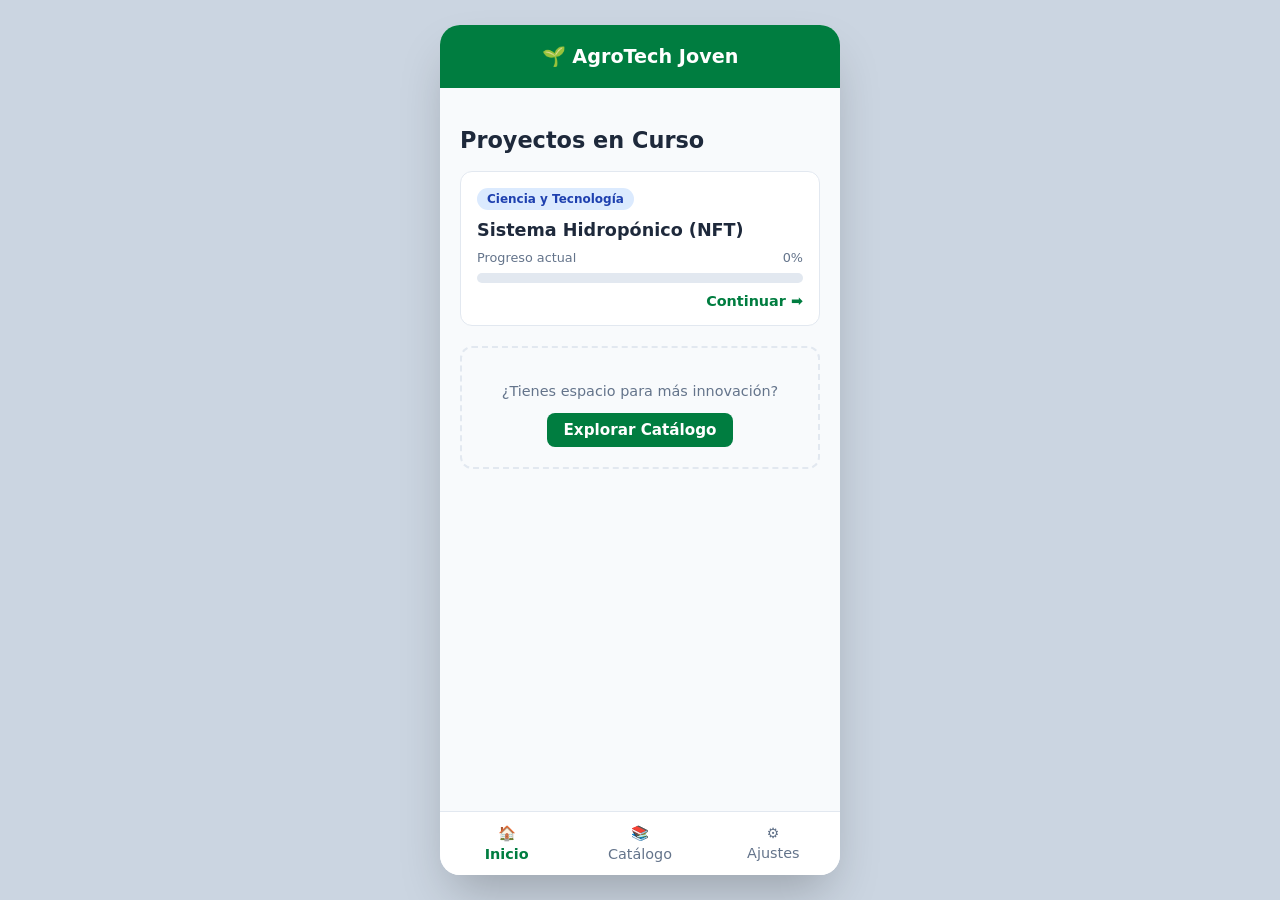
==== index.html @ 6475ed3c "Add files via upload" ====
<!DOCTYPE html>
<html lang="es">
<head>
    <meta charset="UTF-8">
    <meta name="viewport" content="width=device-width, initial-scale=1.0">
    <title>AgroTech Joven - E-Learning</title>
    <style>
        :root {
            --primary: #007D40;
            --bg-color: #f8fafc;
            --card-bg: #ffffff;
            --text-main: #1e293b;
            --text-muted: #64748b;
            --border: #e2e8f0;
            --success: #10b981;
            --danger: #ef4444;
        }

        body.dark-mode {
            --bg-color: #0f172a;
            --card-bg: #1e293b;
            --text-main: #f8fafc;
            --text-muted: #94a3b8;
            --border: #334155;
        }

        * { box-sizing: border-box; font-family: 'Segoe UI', system-ui, sans-serif; transition: background-color 0.3s, color 0.3s; }
        
        body { background-color: #cbd5e1; margin: 0; display: flex; justify-content: center; align-items: center; min-height: 100vh; }

        .app-container {
            width: 100%; max-width: 400px; height: 850px; max-height: 100vh;
            background-color: var(--bg-color); position: relative;
            box-shadow: 0 25px 50px -12px rgba(0,0,0,0.25); display: flex; flex-direction: column; overflow: hidden; border-radius: 20px;
        }

        .header { background-color: var(--primary); color: white; padding: 20px; text-align: center; font-size: 1.2rem; font-weight: bold; z-index: 10; }

        .view { flex: 1; overflow-y: auto; display: none; padding: 20px; padding-bottom: 80px; animation: fadeIn 0.3s ease; }
        .view.active { display: block; }

        @keyframes fadeIn { from { opacity: 0; transform: translateY(10px); } to { opacity: 1; transform: translateY(0); } }

        .card { background: var(--card-bg); border-radius: 12px; padding: 16px; margin-bottom: 16px; border: 1px solid var(--border); cursor: pointer; }
        .card:active { transform: scale(0.98); }
        .card-title { margin: 0 0 8px 0; color: var(--text-main); font-size: 1.1rem; }
        .card-subtitle { margin: 0; color: var(--text-muted); font-size: 0.9rem; }

        /* Categorías (Píldoras) */
        .category-pill { display: inline-block; padding: 4px 10px; border-radius: 20px; font-size: 0.75rem; font-weight: bold; margin-bottom: 10px; background: #e2e8f0; color: #475569; }
        .cat-ciencia { background: #dbeafe; color: #1e40af; }
        .cat-comercio { background: #fef08a; color: #854d0e; }

        .course-header { background: var(--card-bg); padding: 20px; border-bottom: 1px solid var(--border); margin: -20px -20px 20px -20px; }
        
        .btn { width: 100%; padding: 12px; border-radius: 8px; font-weight: bold; cursor: pointer; border: none; text-align: center; font-size: 0.95rem; text-decoration: none; display: flex; align-items: center; justify-content: center; gap: 8px; margin-top: 15px;}
        .btn-primary { background-color: var(--primary); color: white; }
        .btn-pdf { background-color: #fee2e2; color: #dc2626; border: 2px dashed #f87171; }
        .btn-danger { background-color: #fef2f2; color: var(--danger); border: 1px solid #fecaca; }

        .progress-container { margin-top: 20px; }
        .progress-bar { height: 10px; background: var(--border); border-radius: 5px; overflow: hidden; margin-top: 8px; }
        .progress-fill { height: 100%; background: var(--success); width: 0%; transition: width 0.4s ease; }

        .module-list { list-style: none; padding: 0; margin: 0; }
        .module-item { background: var(--card-bg); border: 1px solid var(--border); border-radius: 8px; padding: 15px; margin-bottom: 10px; display: flex; align-items: center; gap: 12px; }
        .module-checkbox { width: 24px; height: 24px; accent-color: var(--success); cursor: pointer; }
        .module-text { flex: 1; font-weight: 500; color: var(--text-main); }
        .module-status { font-size: 0.8rem; color: var(--text-muted); }

        .form-group { margin-bottom: 15px; }
        .form-group label { display: block; margin-bottom: 5px; color: var(--text-main); font-weight: 500; font-size: 0.9rem; }
        .form-group input, .form-group select { width: 100%; padding: 10px; border-radius: 8px; border: 1px solid var(--border); background: var(--bg-color); color: var(--text-main); }

        .bottom-nav { position: absolute; bottom: 0; width: 100%; background: var(--card-bg); border-top: 1px solid var(--border); display: flex; justify-content: space-around; padding: 12px 0; z-index: 10;}
        .nav-btn { background: none; border: none; color: var(--text-muted); font-size: 0.9rem; cursor: pointer; display: flex; flex-direction: column; align-items: center; gap: 4px; flex: 1; }
        .nav-btn.active { color: var(--primary); font-weight: bold; }
    </style>
</head>
<body>

<div class="app-container">
    <header class="header">🌱 AgroTech Joven</header>

    <div id="view-dashboard" class="view active">
        <h2 style="color: var(--text-main); font-size: 1.4rem;">Proyectos en Curso</h2>
        
        <div class="card" onclick="openCourse('hidroponia')">
            <span class="category-pill cat-ciencia">Ciencia y Tecnología</span>
            <h3 class="card-title">Sistema Hidropónico (NFT)</h3>
            <div class="progress-container" style="margin-top: 10px;">
                <div style="display: flex; justify-content: space-between; font-size: 0.8rem; color: var(--text-muted);">
                    <span>Progreso actual</span>
                    <span id="dash-progress-text">0%</span>
                </div>
                <div class="progress-bar"><div class="progress-fill" id="dash-progress-fill"></div></div>
            </div>
            <p style="text-align: right; color: var(--primary); font-size: 0.9rem; font-weight: bold; margin: 10px 0 0 0;">Continuar ➡️</p>
        </div>

        <div style="text-align: center; padding: 20px; margin-top: 20px; border: 2px dashed var(--border); border-radius: 12px;">
            <p style="color: var(--text-muted); font-size: 0.9rem;">¿Tienes espacio para más innovación?</p>
            <button class="btn btn-primary" onclick="switchNav('view-catalog', 1)" style="width: auto; padding: 8px 16px; margin: 0 auto;">Explorar Catálogo</button>
        </div>
    </div>

    <div id="view-catalog" class="view">
        <h2 style="color: var(--text-main); font-size: 1.4rem; margin-top: 0;">Catálogo de Soluciones</h2>
        <input type="text" placeholder="🔍 Buscar tecnología..." style="width: 100%; padding: 10px; border-radius: 8px; border: 1px solid var(--border); margin-bottom: 20px; background: var(--card-bg); color: var(--text-main);">

        <div class="card" onclick="openCourse('hidroponia')">
            <span class="category-pill cat-ciencia">Ciencia y Tecnología</span>
            <h3 class="card-title">Biodigestor tubular a pequeña escala</h3>
            <p class="card-subtitle">Producción acelerada en espacios reducidos.</p>
        </div>
        <div class="card" onclick="openCourse('secador')">
            <span class="category-pill cat-comercio">Comercio y Valor</span>
            <h3 class="card-title">Secador solar de túnel</h3>
            <p class="card-subtitle">Agregación de valor post-cosecha para granos.</p>
        </div>
        <div class="card" onclick="openCourse('biodigestor')">
            <span class="category-pill cat-ciencia">Recursos naturales</span>
            <h3 class="card-title">Captación y almacenamiento de agua de lluvia y de humedad</h3>
            <p class="card-subtitle">Técnicas para captar agua de lluvia.</p>
        </div>
    </div>

    <div id="view-settings" class="view">
        <h2 style="color: var(--text-main); font-size: 1.4rem; margin-top: 0;">Mi Perfil y Ajustes</h2>
        <div class="card">
            <h3 class="card-title" style="margin-bottom: 15px;">Preferencias de la App</h3>
            <div style="display: flex; justify-content: space-between; align-items: center; margin-bottom: 15px;">
                <span style="color: var(--text-main); font-weight: 500;">Modo Oscuro (Nocturno)</span>
                <input type="checkbox" style="width: 20px; height: 20px;" onchange="document.body.classList.toggle('dark-mode')">
            </div>
        </div>
    </div>

    <div id="view-course" class="view">
        <div class="course-header">
            <button onclick="switchNav('view-dashboard', 0)" style="background:none; border:none; color:var(--primary); font-weight:bold; margin-bottom:10px; cursor:pointer;">⬅ Volver al inicio</button>
            <br>
            <span id="course-category" class="category-pill">Categoría</span>
            <h2 id="course-title" style="margin:5px 0; color: var(--text-main);">Título</h2>
            
            <a href="#" download class="btn btn-pdf" id="btn-download">
                ⬇️ Descargar Manual Completo
            </a>

            <div class="progress-container">
                <div style="display: flex; justify-content: space-between; font-size: 0.9rem; font-weight:bold; color: var(--primary);">
                    <span>Tu avance en la guía:</span>
                    <span id="course-progress-text">0%</span>
                </div>
                <div class="progress-bar"><div class="progress-fill" id="course-progress-fill"></div></div>
            </div>
        </div>

        <h3 style="color: var(--text-main); font-size: 1.1rem; margin-bottom: 15px;">Ruta de Implementación</h3>
        <ul class="module-list" id="dynamic-module-list"></ul>
    </div>

    <nav class="bottom-nav">
        <button class="nav-btn active" onclick="switchNav('view-dashboard', 0)"><span>🏠</span> Inicio</button>
        <button class="nav-btn" onclick="switchNav('view-catalog', 1)"><span>📚</span> Catálogo</button>
        <button class="nav-btn" onclick="switchNav('view-settings', 2)"><span>⚙️</span> Ajustes</button>
    </nav>
</div>

<script>
    // === BASE DE DATOS LOCAL ===
    // Asegúrate de cambiar 'mi_manual.pdf' por el nombre real de tu archivo de prueba
    const portfolioData = {
        'hidroponia': {
            title: 'Sistema Hidropónico (NFT)',
            categoryClass: 'cat-ciencia', categoryText: 'Ciencia y Tecnología',
            pdfFile: 'mi_manual.pdf', // <- Nombre del archivo en tu carpeta
            modules: [
                { title: '1. Teoría y Principios Básicos', status: 'Lectura en app' },
                { title: '2. Sondeo de Mercado Local', status: 'Plantilla de encuesta' },
                { title: '3. Presupuesto (CAPEX y OPEX)', status: 'Calculadora financiera' },
                { title: '4. Ensamble de tuberías', status: 'Ver diagrama' },
                { title: '5. Primer ciclo de cultivo', status: 'Registro en bitácora' }
            ]
        },
        'secador': {
            title: 'Secador solar de túnel para granos',
            categoryClass: 'cat-comercio', categoryText: 'Comercio y Valor',
            pdfFile: 'manual_secador.pdf',
            modules: [
                { title: '1. Termodinámica básica', status: 'Principios de convección' },
                { title: '2. Sondeo de Mercado Local', status: 'Identificar compradores' }
            ]
        },
        'biodigestor': {
            title: 'Biodigestor tubular',
            categoryClass: 'cat-ciencia', categoryText: 'Ciencia y Tecnología',
            pdfFile: 'manual_biodigestor.pdf',
            modules: [
                { title: '1. Biotecnología anaeróbica', status: 'Manejo seguro de gases' },
                { title: '2. Planificación y Presupuesto', status: 'Cálculo de materiales' }
            ]
        }
    };

    let activeCourseId = 'hidroponia';

    function switchNav(viewId, btnIndex) {
        document.querySelectorAll('.view').forEach(v => v.classList.remove('active'));
        document.getElementById(viewId).classList.add('active');
        const btns = document.querySelectorAll('.nav-btn');
        btns.forEach(btn => btn.classList.remove('active'));
        if(btns[btnIndex]) btns[btnIndex].classList.add('active');
    }

    function openCourse(courseId) {
        activeCourseId = courseId;
        const data = portfolioData[courseId];

        document.getElementById('course-title').innerText = data.title;
        const catBadge = document.getElementById('course-category');
        catBadge.className = 'category-pill ' + data.categoryClass;
        catBadge.innerText = data.categoryText;
        
        // ACTUALIZAR ENLACE DEL PDF
        document.getElementById('btn-download').href = data.pdfFile;

        const listContainer = document.getElementById('dynamic-module-list');
        listContainer.innerHTML = '';
        data.modules.forEach(mod => {
            const li = document.createElement('li');
            li.className = 'module-item';
            li.innerHTML = `
                <input type="checkbox" class="module-checkbox" onchange="updateProgress()">
                <div class="module-text">${mod.title}<div class="module-status">${mod.status}</div></div>
            `;
            listContainer.appendChild(li);
        });

        document.getElementById('course-progress-fill').style.width = '0%';
        document.getElementById('course-progress-text').innerText = '0%';

        document.querySelectorAll('.view').forEach(v => v.classList.remove('active'));
        document.getElementById('view-course').classList.add('active');
    }

    function updateProgress() {
        const checkboxes = document.querySelectorAll('.module-checkbox');
        const percentage = Math.round((document.querySelectorAll('.module-checkbox:checked').length / checkboxes.length) * 100);
        
        document.getElementById('course-progress-fill').style.width = percentage + '%';
        document.getElementById('course-progress-text').innerText = percentage + '%';
        
        if (activeCourseId === 'hidroponia') {
            document.getElementById('dash-progress-fill').style.width = percentage + '%';
            document.getElementById('dash-progress-text').innerText = percentage + '%';
        }

        if (percentage === 100) setTimeout(() => alert('¡Felicidades! Has completado la ruta.\n\n¿Compartir con la DCT del IICA?'), 500);
    }
</script>

</body>
</html>
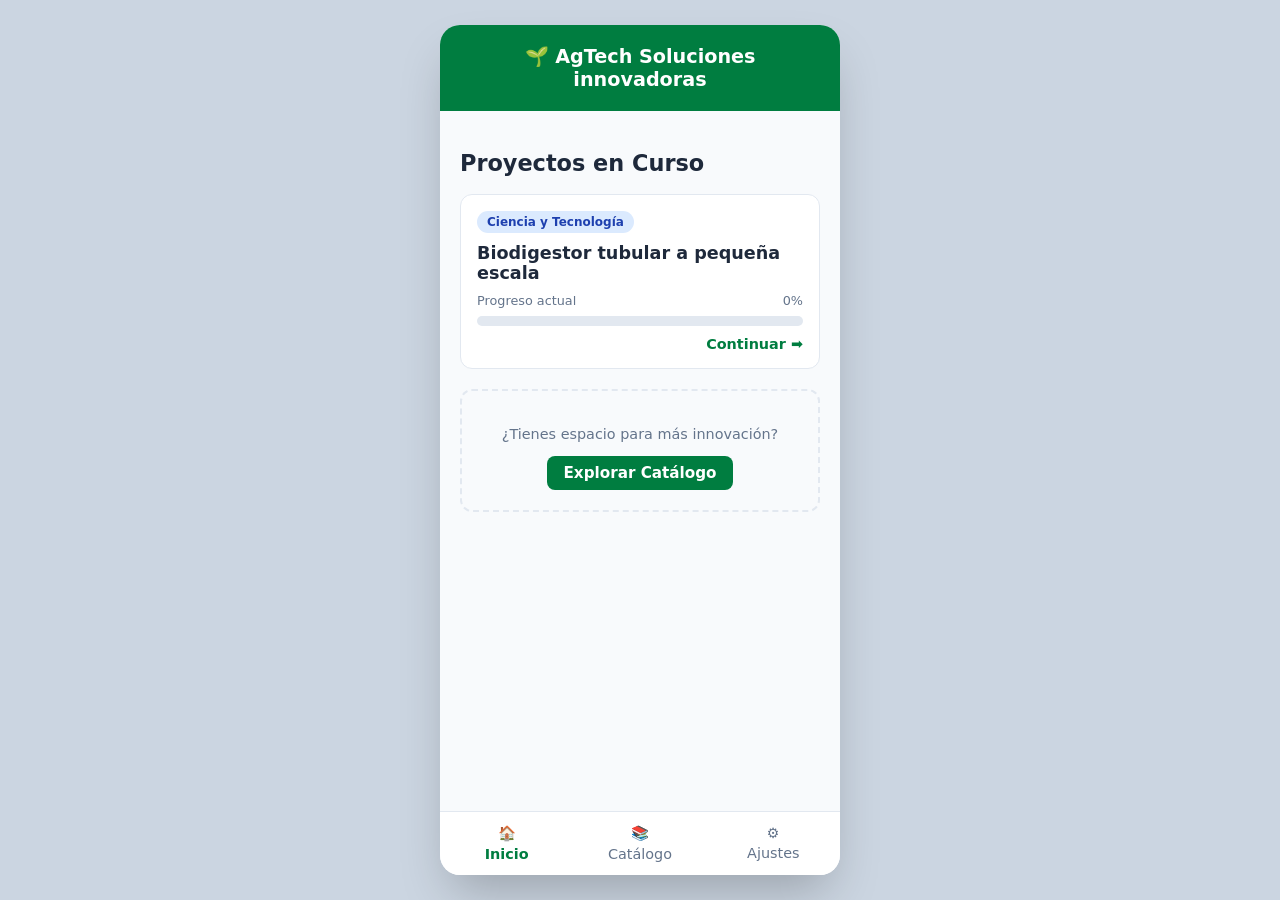
==== commit 367e7644: "Update index.html" ====
--- a/index.html
+++ b/index.html
@@ -80,14 +80,14 @@
 <body>
 
 <div class="app-container">
-    <header class="header">🌱 AgroTech Joven</header>
+    <header class="header">🌱 AgTech Soluciones innovadoras</header>
 
     <div id="view-dashboard" class="view active">
         <h2 style="color: var(--text-main); font-size: 1.4rem;">Proyectos en Curso</h2>
         
         <div class="card" onclick="openCourse('hidroponia')">
             <span class="category-pill cat-ciencia">Ciencia y Tecnología</span>
-            <h3 class="card-title">Sistema Hidropónico (NFT)</h3>
+            <h3 class="card-title">Biodigestor tubular a pequeña escala</h3>
             <div class="progress-container" style="margin-top: 10px;">
                 <div style="display: flex; justify-content: space-between; font-size: 0.8rem; color: var(--text-muted);">
                     <span>Progreso actual</span>
@@ -195,7 +195,7 @@
         'biodigestor': {
             title: 'Biodigestor tubular',
             categoryClass: 'cat-ciencia', categoryText: 'Ciencia y Tecnología',
-            pdfFile: 'manual_biodigestor.pdf',
+            pdfFile: 'manual-practico-biodigestor.pdf',
             modules: [
                 { title: '1. Biotecnología anaeróbica', status: 'Manejo seguro de gases' },
                 { title: '2. Planificación y Presupuesto', status: 'Cálculo de materiales' }
@@ -261,4 +261,5 @@
 </script>
 
 </body>
-</html>+
+</html>
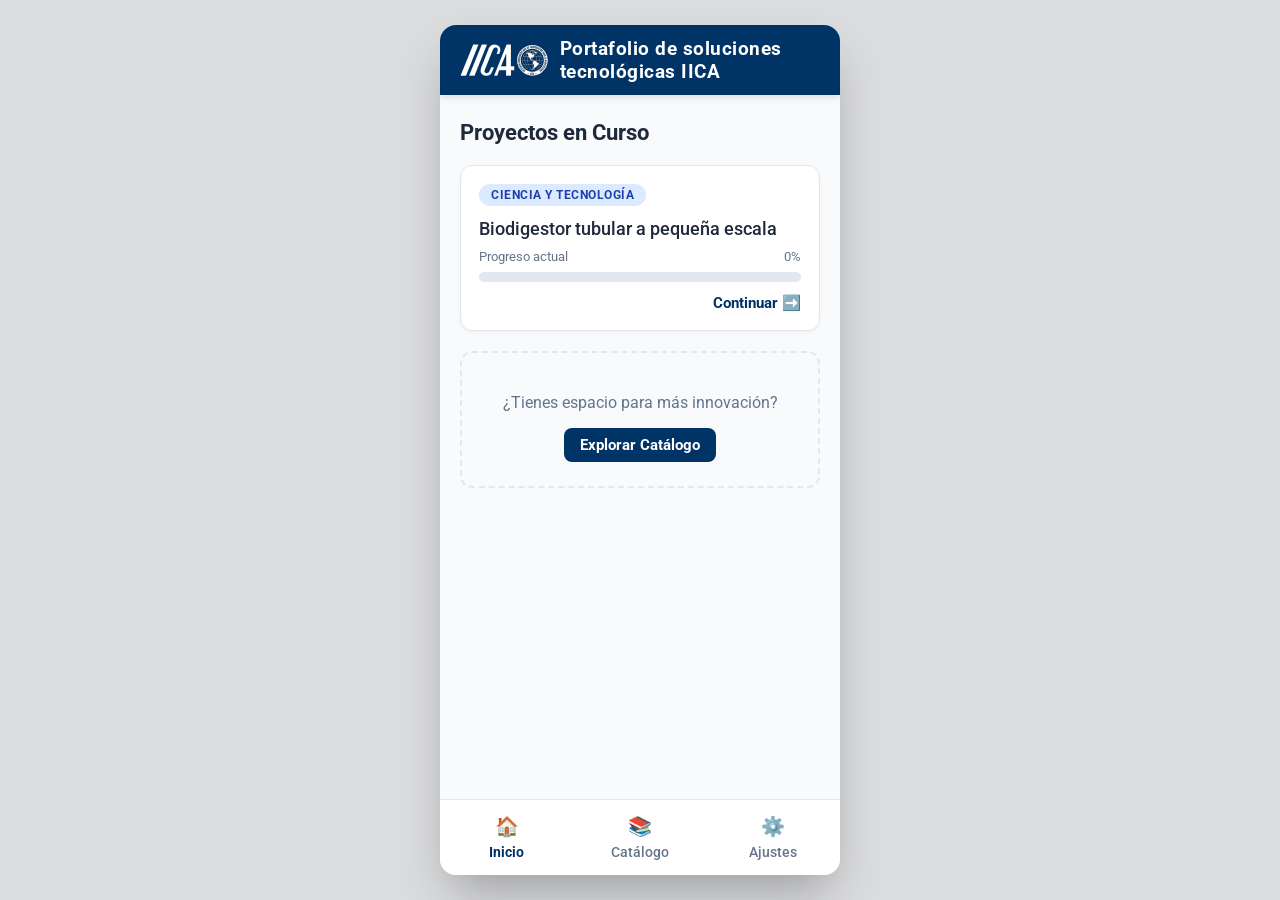
==== commit bcfeacc5: "Estrcuturación de archivos" ====
--- a/index.html
+++ b/index.html
@@ -1,265 +1,125 @@
 <!DOCTYPE html>
-<html lang="es">
+<html lang="es" id="html-tag">
+
 <head>
     <meta charset="UTF-8">
     <meta name="viewport" content="width=device-width, initial-scale=1.0">
-    <title>AgroTech Joven - E-Learning</title>
-    <style>
-        :root {
-            --primary: #007D40;
-            --bg-color: #f8fafc;
-            --card-bg: #ffffff;
-            --text-main: #1e293b;
-            --text-muted: #64748b;
-            --border: #e2e8f0;
-            --success: #10b981;
-            --danger: #ef4444;
-        }
+    <title>Portafolio de soluciones tecnológicas IICA</title>
 
-        body.dark-mode {
-            --bg-color: #0f172a;
-            --card-bg: #1e293b;
-            --text-main: #f8fafc;
-            --text-muted: #94a3b8;
-            --border: #334155;
-        }
+    <link rel="preconnect" href="https://fonts.googleapis.com">
+    <link rel="preconnect" href="https://fonts.gstatic.com" crossorigin>
+    <link href="https://fonts.googleapis.com/css2?family=Roboto:ital,wght@0,300;0,400;0,500;0,700;1,400&display=swap" rel="stylesheet">
+    <link rel="stylesheet" href="styles.css">
+</head>
 
-        * { box-sizing: border-box; font-family: 'Segoe UI', system-ui, sans-serif; transition: background-color 0.3s, color 0.3s; }
-        
-        body { background-color: #cbd5e1; margin: 0; display: flex; justify-content: center; align-items: center; min-height: 100vh; }
-
-        .app-container {
-            width: 100%; max-width: 400px; height: 850px; max-height: 100vh;
-            background-color: var(--bg-color); position: relative;
-            box-shadow: 0 25px 50px -12px rgba(0,0,0,0.25); display: flex; flex-direction: column; overflow: hidden; border-radius: 20px;
-        }
-
-        .header { background-color: var(--primary); color: white; padding: 20px; text-align: center; font-size: 1.2rem; font-weight: bold; z-index: 10; }
-
-        .view { flex: 1; overflow-y: auto; display: none; padding: 20px; padding-bottom: 80px; animation: fadeIn 0.3s ease; }
-        .view.active { display: block; }
-
-        @keyframes fadeIn { from { opacity: 0; transform: translateY(10px); } to { opacity: 1; transform: translateY(0); } }
-
-        .card { background: var(--card-bg); border-radius: 12px; padding: 16px; margin-bottom: 16px; border: 1px solid var(--border); cursor: pointer; }
-        .card:active { transform: scale(0.98); }
-        .card-title { margin: 0 0 8px 0; color: var(--text-main); font-size: 1.1rem; }
-        .card-subtitle { margin: 0; color: var(--text-muted); font-size: 0.9rem; }
-
-        /* Categorías (Píldoras) */
-        .category-pill { display: inline-block; padding: 4px 10px; border-radius: 20px; font-size: 0.75rem; font-weight: bold; margin-bottom: 10px; background: #e2e8f0; color: #475569; }
-        .cat-ciencia { background: #dbeafe; color: #1e40af; }
-        .cat-comercio { background: #fef08a; color: #854d0e; }
-
-        .course-header { background: var(--card-bg); padding: 20px; border-bottom: 1px solid var(--border); margin: -20px -20px 20px -20px; }
-        
-        .btn { width: 100%; padding: 12px; border-radius: 8px; font-weight: bold; cursor: pointer; border: none; text-align: center; font-size: 0.95rem; text-decoration: none; display: flex; align-items: center; justify-content: center; gap: 8px; margin-top: 15px;}
-        .btn-primary { background-color: var(--primary); color: white; }
-        .btn-pdf { background-color: #fee2e2; color: #dc2626; border: 2px dashed #f87171; }
-        .btn-danger { background-color: #fef2f2; color: var(--danger); border: 1px solid #fecaca; }
-
-        .progress-container { margin-top: 20px; }
-        .progress-bar { height: 10px; background: var(--border); border-radius: 5px; overflow: hidden; margin-top: 8px; }
-        .progress-fill { height: 100%; background: var(--success); width: 0%; transition: width 0.4s ease; }
-
-        .module-list { list-style: none; padding: 0; margin: 0; }
-        .module-item { background: var(--card-bg); border: 1px solid var(--border); border-radius: 8px; padding: 15px; margin-bottom: 10px; display: flex; align-items: center; gap: 12px; }
-        .module-checkbox { width: 24px; height: 24px; accent-color: var(--success); cursor: pointer; }
-        .module-text { flex: 1; font-weight: 500; color: var(--text-main); }
-        .module-status { font-size: 0.8rem; color: var(--text-muted); }
-
-        .form-group { margin-bottom: 15px; }
-        .form-group label { display: block; margin-bottom: 5px; color: var(--text-main); font-weight: 500; font-size: 0.9rem; }
-        .form-group input, .form-group select { width: 100%; padding: 10px; border-radius: 8px; border: 1px solid var(--border); background: var(--bg-color); color: var(--text-main); }
-
-        .bottom-nav { position: absolute; bottom: 0; width: 100%; background: var(--card-bg); border-top: 1px solid var(--border); display: flex; justify-content: space-around; padding: 12px 0; z-index: 10;}
-        .nav-btn { background: none; border: none; color: var(--text-muted); font-size: 0.9rem; cursor: pointer; display: flex; flex-direction: column; align-items: center; gap: 4px; flex: 1; }
-        .nav-btn.active { color: var(--primary); font-weight: bold; }
-    </style>
-</head>
 <body>
 
 <div class="app-container">
-    <header class="header">🌱 AgTech Soluciones innovadoras</header>
+    <header class="header">
+        <div class="header-content">
+            <img src="logo-iica.svg" alt="IICA" class="header-logo">
+            <span class="header-title" data-i18n="app_title">Portafolio de soluciones tecnológicas IICA</span>
+        </div>
+    </header>
 
     <div id="view-dashboard" class="view active">
-        <h2 style="color: var(--text-main); font-size: 1.4rem;">Proyectos en Curso</h2>
+        <h2 class="view-title" data-i18n="dash_title">Proyectos en Curso</h2>
         
-        <div class="card" onclick="openCourse('hidroponia')">
-            <span class="category-pill cat-ciencia">Ciencia y Tecnología</span>
-            <h3 class="card-title">Biodigestor tubular a pequeña escala</h3>
+        <div class="card" onclick="openCourse('biodigestor')">
+            <span class="category-pill cat-ciencia" data-i18n="cat_science">Ciencia y Tecnología</span>
+            <h3 class="card-title" data-i18n="bio_title">Biodigestor tubular a pequeña escala</h3>
             <div class="progress-container" style="margin-top: 10px;">
                 <div style="display: flex; justify-content: space-between; font-size: 0.8rem; color: var(--text-muted);">
-                    <span>Progreso actual</span>
+                    <span data-i18n="progress_label">Progreso actual</span>
                     <span id="dash-progress-text">0%</span>
                 </div>
-                <div class="progress-bar"><div class="progress-fill" id="dash-progress-fill"></div></div>
+                <div class="progress-bar">
+                    <div class="progress-fill" id="dash-progress-fill"></div>
+                </div>
             </div>
-            <p style="text-align: right; color: var(--primary); font-size: 0.9rem; font-weight: bold; margin: 10px 0 0 0;">Continuar ➡️</p>
+            <p class="card-action" data-i18n="btn_continue">Continuar ➡️</p>
         </div>
 
-        <div style="text-align: center; padding: 20px; margin-top: 20px; border: 2px dashed var(--border); border-radius: 12px;">
-            <p style="color: var(--text-muted); font-size: 0.9rem;">¿Tienes espacio para más innovación?</p>
-            <button class="btn btn-primary" onclick="switchNav('view-catalog', 1)" style="width: auto; padding: 8px 16px; margin: 0 auto;">Explorar Catálogo</button>
+        <div class="empty-state">
+            <p data-i18n="dash_empty">¿Tienes espacio para más innovación?</p>
+            <button class="btn btn-primary" onclick="switchNav('view-catalog', 1)" style="width: auto; padding: 8px 16px; margin: 0 auto;" data-i18n="btn_explore">Explorar Catálogo</button>
         </div>
     </div>
 
     <div id="view-catalog" class="view">
-        <h2 style="color: var(--text-main); font-size: 1.4rem; margin-top: 0;">Catálogo de Soluciones</h2>
-        <input type="text" placeholder="🔍 Buscar tecnología..." style="width: 100%; padding: 10px; border-radius: 8px; border: 1px solid var(--border); margin-bottom: 20px; background: var(--card-bg); color: var(--text-main);">
+        <h2 class="view-title" data-i18n="catalog_title">Catálogo de Soluciones</h2>
+        <input type="text" class="search-input" id="search-input" data-i18n-placeholder="search_placeholder" placeholder="🔍 Buscar tecnología...">
 
+        <div class="card" onclick="openCourse('biodigestor')">
+            <span class="category-pill cat-ciencia" data-i18n="cat_science">Ciencia y Tecnología</span>
+            <h3 class="card-title" data-i18n="bio_title">Biodigestor tubular a pequeña escala</h3>
+            <p class="card-subtitle" data-i18n="bio_desc">Producción de biogás y biofertilizante.</p>
+        </div>
         <div class="card" onclick="openCourse('hidroponia')">
-            <span class="category-pill cat-ciencia">Ciencia y Tecnología</span>
-            <h3 class="card-title">Biodigestor tubular a pequeña escala</h3>
-            <p class="card-subtitle">Producción acelerada en espacios reducidos.</p>
+            <span class="category-pill cat-ciencia" data-i18n="cat_science">Ciencia y Tecnología</span>
+            <h3 class="card-title" data-i18n="hidro_title">Sistema Hidropónico (NFT)</h3>
+            <p class="card-subtitle" data-i18n="hidro_desc">Producción acelerada en espacios reducidos.</p>
         </div>
         <div class="card" onclick="openCourse('secador')">
-            <span class="category-pill cat-comercio">Comercio y Valor</span>
-            <h3 class="card-title">Secador solar de túnel</h3>
-            <p class="card-subtitle">Agregación de valor post-cosecha para granos.</p>
-        </div>
-        <div class="card" onclick="openCourse('biodigestor')">
-            <span class="category-pill cat-ciencia">Recursos naturales</span>
-            <h3 class="card-title">Captación y almacenamiento de agua de lluvia y de humedad</h3>
-            <p class="card-subtitle">Técnicas para captar agua de lluvia.</p>
+            <span class="category-pill cat-comercio" data-i18n="cat_commerce">Comercio y Valor</span>
+            <h3 class="card-title" data-i18n="secador_title">Secador solar de túnel</h3>
+            <p class="card-subtitle" data-i18n="secador_desc">Agregación de valor post-cosecha para granos.</p>
         </div>
     </div>
 
     <div id="view-settings" class="view">
-        <h2 style="color: var(--text-main); font-size: 1.4rem; margin-top: 0;">Mi Perfil y Ajustes</h2>
+        <h2 class="view-title" data-i18n="settings_title">Mi Perfil y Ajustes</h2>
+        
         <div class="card">
-            <h3 class="card-title" style="margin-bottom: 15px;">Preferencias de la App</h3>
-            <div style="display: flex; justify-content: space-between; align-items: center; margin-bottom: 15px;">
-                <span style="color: var(--text-main); font-weight: 500;">Modo Oscuro (Nocturno)</span>
-                <input type="checkbox" style="width: 20px; height: 20px;" onchange="document.body.classList.toggle('dark-mode')">
+            <h3 class="card-title" style="margin-bottom: 15px;" data-i18n="settings_prefs">Preferencias de la App</h3>
+            <div style="display: flex; justify-content: space-between; align-items: center; margin-bottom: 20px;">
+                <span style="color: var(--text-main); font-weight: 500;" data-i18n="settings_lang">Idioma / Language</span>
+                <select id="langSelect" onchange="changeLanguage(this.value)" class="lang-select">
+                    <option value="es">Español</option>
+                    <option value="en">English</option>
+                    <option value="pt">Português</option>
+                </select>
+            </div>
+            <div style="display: flex; justify-content: space-between; align-items: center;">
+                <span style="color: var(--text-main); font-weight: 500;" data-i18n="settings_dark">Modo Oscuro (Nocturno)</span>
+                <input type="checkbox" style="width: 20px; height: 20px;" id="darkModeToggle">
             </div>
         </div>
     </div>
 
     <div id="view-course" class="view">
         <div class="course-header">
-            <button onclick="switchNav('view-dashboard', 0)" style="background:none; border:none; color:var(--primary); font-weight:bold; margin-bottom:10px; cursor:pointer;">⬅ Volver al inicio</button>
+            <button onclick="switchNav('view-dashboard', 0)" class="btn-back" data-i18n="course_back">⬅ Volver al inicio</button>
             <br>
             <span id="course-category" class="category-pill">Categoría</span>
-            <h2 id="course-title" style="margin:5px 0; color: var(--text-main);">Título</h2>
+            <h2 id="course-title" style="margin:8px 0 5px 0; color: var(--text-main); font-weight: 700;">Título</h2>
             
-            <a href="#" download class="btn btn-pdf" id="btn-download">
+            <a href="#" download class="btn btn-pdf" id="btn-download" data-i18n="course_download">
                 ⬇️ Descargar Manual Completo
             </a>
 
             <div class="progress-container">
                 <div style="display: flex; justify-content: space-between; font-size: 0.9rem; font-weight:bold; color: var(--primary);">
-                    <span>Tu avance en la guía:</span>
+                    <span data-i18n="course_progress">Tu avance en la guía:</span>
                     <span id="course-progress-text">0%</span>
                 </div>
                 <div class="progress-bar"><div class="progress-fill" id="course-progress-fill"></div></div>
             </div>
         </div>
 
-        <h3 style="color: var(--text-main); font-size: 1.1rem; margin-bottom: 15px;">Ruta de Implementación</h3>
+        <h3 style="color: var(--text-main); font-size: 1.1rem; margin-bottom: 15px; font-weight: 500;" data-i18n="course_route">Ruta de Implementación</h3>
         <ul class="module-list" id="dynamic-module-list"></ul>
     </div>
 
     <nav class="bottom-nav">
-        <button class="nav-btn active" onclick="switchNav('view-dashboard', 0)"><span>🏠</span> Inicio</button>
-        <button class="nav-btn" onclick="switchNav('view-catalog', 1)"><span>📚</span> Catálogo</button>
-        <button class="nav-btn" onclick="switchNav('view-settings', 2)"><span>⚙️</span> Ajustes</button>
+        <button class="nav-btn active" onclick="switchNav('view-dashboard', 0)"><span style="font-size: 1.2rem;">🏠</span> <span data-i18n="nav_home">Inicio</span></button>
+        <button class="nav-btn" onclick="switchNav('view-catalog', 1)"><span style="font-size: 1.2rem;">📚</span> <span data-i18n="nav_catalog">Catálogo</span></button>
+        <button class="nav-btn" onclick="switchNav('view-settings', 2)"><span style="font-size: 1.2rem;">⚙️</span> <span data-i18n="nav_settings">Ajustes</span></button>
     </nav>
 </div>
 
-<script>
-    // === BASE DE DATOS LOCAL ===
-    // Asegúrate de cambiar 'mi_manual.pdf' por el nombre real de tu archivo de prueba
-    const portfolioData = {
-        'hidroponia': {
-            title: 'Sistema Hidropónico (NFT)',
-            categoryClass: 'cat-ciencia', categoryText: 'Ciencia y Tecnología',
-            pdfFile: 'mi_manual.pdf', // <- Nombre del archivo en tu carpeta
-            modules: [
-                { title: '1. Teoría y Principios Básicos', status: 'Lectura en app' },
-                { title: '2. Sondeo de Mercado Local', status: 'Plantilla de encuesta' },
-                { title: '3. Presupuesto (CAPEX y OPEX)', status: 'Calculadora financiera' },
-                { title: '4. Ensamble de tuberías', status: 'Ver diagrama' },
-                { title: '5. Primer ciclo de cultivo', status: 'Registro en bitácora' }
-            ]
-        },
-        'secador': {
-            title: 'Secador solar de túnel para granos',
-            categoryClass: 'cat-comercio', categoryText: 'Comercio y Valor',
-            pdfFile: 'manual_secador.pdf',
-            modules: [
-                { title: '1. Termodinámica básica', status: 'Principios de convección' },
-                { title: '2. Sondeo de Mercado Local', status: 'Identificar compradores' }
-            ]
-        },
-        'biodigestor': {
-            title: 'Biodigestor tubular',
-            categoryClass: 'cat-ciencia', categoryText: 'Ciencia y Tecnología',
-            pdfFile: 'manual-practico-biodigestor.pdf',
-            modules: [
-                { title: '1. Biotecnología anaeróbica', status: 'Manejo seguro de gases' },
-                { title: '2. Planificación y Presupuesto', status: 'Cálculo de materiales' }
-            ]
-        }
-    };
-
-    let activeCourseId = 'hidroponia';
-
-    function switchNav(viewId, btnIndex) {
-        document.querySelectorAll('.view').forEach(v => v.classList.remove('active'));
-        document.getElementById(viewId).classList.add('active');
-        const btns = document.querySelectorAll('.nav-btn');
-        btns.forEach(btn => btn.classList.remove('active'));
-        if(btns[btnIndex]) btns[btnIndex].classList.add('active');
-    }
-
-    function openCourse(courseId) {
-        activeCourseId = courseId;
-        const data = portfolioData[courseId];
-
-        document.getElementById('course-title').innerText = data.title;
-        const catBadge = document.getElementById('course-category');
-        catBadge.className = 'category-pill ' + data.categoryClass;
-        catBadge.innerText = data.categoryText;
-        
-        // ACTUALIZAR ENLACE DEL PDF
-        document.getElementById('btn-download').href = data.pdfFile;
-
-        const listContainer = document.getElementById('dynamic-module-list');
-        listContainer.innerHTML = '';
-        data.modules.forEach(mod => {
-            const li = document.createElement('li');
-            li.className = 'module-item';
-            li.innerHTML = `
-                <input type="checkbox" class="module-checkbox" onchange="updateProgress()">
-                <div class="module-text">${mod.title}<div class="module-status">${mod.status}</div></div>
-            `;
-            listContainer.appendChild(li);
-        });
-
-        document.getElementById('course-progress-fill').style.width = '0%';
-        document.getElementById('course-progress-text').innerText = '0%';
-
-        document.querySelectorAll('.view').forEach(v => v.classList.remove('active'));
-        document.getElementById('view-course').classList.add('active');
-    }
-
-    function updateProgress() {
-        const checkboxes = document.querySelectorAll('.module-checkbox');
-        const percentage = Math.round((document.querySelectorAll('.module-checkbox:checked').length / checkboxes.length) * 100);
-        
-        document.getElementById('course-progress-fill').style.width = percentage + '%';
-        document.getElementById('course-progress-text').innerText = percentage + '%';
-        
-        if (activeCourseId === 'hidroponia') {
-            document.getElementById('dash-progress-fill').style.width = percentage + '%';
-            document.getElementById('dash-progress-text').innerText = percentage + '%';
-        }
-
-        if (percentage === 100) setTimeout(() => alert('¡Felicidades! Has completado la ruta.\n\n¿Compartir con la DCT del IICA?'), 500);
-    }
-</script>
+<script src="translations.js"></script>
+<script src="app.js"></script>
 
 </body>
-
-</html>
+</html>
--- a/styles.css
+++ b/styles.css
@@ -0,0 +1,313 @@
+:root {
+    /* Paleta oficial IICA para web */
+    --primary: #003366; /* Azul IICA */
+    --success: #669933; /* Verde IICA Web */
+    --danger: #CC0033; /* Rojo IICA Web */
+
+    /* Fondos y superficies */
+    --app-bg: #DBDCDE; /* Pantone 428 (Gris claro institucional) */
+    --view-bg: #F8FAFC; 
+    --card-bg: #FFFFFF;
+
+    /* Textos y bordes */
+    --text-main: #1E293B;
+    --text-muted: #64748B;
+    --border: #E2E8F0;
+}
+
+body.dark-mode {
+    /* Modo oscuro elegante entintado con azul */
+    --primary: #003366; 
+    --app-bg: #020617;
+    --view-bg: #0F172A;
+    --card-bg: #1E293B;
+    --text-main: #FFFFFF; 
+    --text-muted: #CBD5E1;
+    --border: #334155;
+    --success: #669933;
+    --accent-ui: #3B82F6;
+}
+
+/* MEJORA ESPECÍFICA: El enlace de "Continuar" en la tarjeta */
+body.dark-mode .card-action {
+    color: var(--accent-ui) !important;
+    font-weight: 700;
+}
+
+/* Asegurar que el título de la vista sea blanco puro */
+body.dark-mode .view-title {
+    color: var(--text-main);
+}
+
+/* Mejora para los checkboxes en modo oscuro */
+body.dark-mode .module-item {
+    border-color: #475569;
+}
+body.dark-mode .module-status {
+    color: #94A3B8;
+}
+
+/* Mejora adicional para el header en modo oscuro */
+body.dark-mode .header {
+    border-bottom: 1px solid var(--border);
+    box-shadow: 0 4px 12px rgba(0, 0, 0, 0.5);
+}
+
+/* Mejora para los botones en modo oscuro para que no se pierdan */
+body.dark-mode .btn-primary {
+    background-color: var(--accent-ui);
+    color: #FFFFFF;
+}
+body.dark-mode .nav-btn.active {
+    color: var(--accent-ui);
+    font-weight: 700;
+}
+
+body.dark-mode .card-action, 
+body.dark-mode .nav-btn.active {
+    text-shadow: 0 0 8px rgba(59, 130, 246, 0.3);
+}
+
+* { 
+    box-sizing: border-box; 
+    font-family: 'Roboto', sans-serif; 
+    transition: background-color 0.3s, color 0.3s, border-color 0.3s; 
+}
+
+body { 
+    background-color: var(--app-bg); 
+    margin: 0; 
+    display: flex; 
+    justify-content: center; 
+    align-items: center; 
+    min-height: 100vh; 
+}
+
+.app-container {
+    width: 100%; 
+    max-width: 400px; 
+    height: 850px; 
+    max-height: 100vh;
+    background-color: var(--view-bg); 
+    position: relative;
+    box-shadow: 0 25px 50px -12px rgba(0,0,0,0.3); 
+    display: flex; 
+    flex-direction: column; 
+    overflow: hidden; 
+    border-radius: 16px;
+}
+
+.header { 
+    background-color: var(--primary); 
+    color: white; 
+    padding: 12px 20px; /* Ajustado para dar espacio al logo */
+    z-index: 10; 
+    box-shadow: 0 4px 6px -1px rgba(0, 0, 0, 0.1); 
+}
+
+.header-content {
+    display: flex;
+    align-items: center;
+    justify-content: center; /* Centra el conjunto logo + texto */
+    gap: 12px;
+}
+
+.header-logo {
+    height: 32px; /* Altura controlada para el encabezado móvil */
+    width: auto;
+    /* La zona de protección se garantiza con el gap y el padding del header  */
+}
+
+.header-title {
+    font-size: 1.2rem;
+    font-weight: 700;
+    letter-spacing: 0.5px;
+}
+
+.view { 
+    flex: 1; 
+    overflow-y: auto; 
+    display: none; 
+    padding: 24px 20px;
+    padding-bottom: 90px; 
+    animation: fadeIn 0.3s ease; 
+}
+
+.view.active { display: block; }
+
+.view-title {
+    color: var(--text-main);
+    font-size: 1.4rem;
+    font-weight: 700;
+    margin-top: 0;
+    margin-bottom: 20px;
+}
+
+@keyframes fadeIn { 
+    from { opacity: 0; transform: translateY(10px); } 
+    to { opacity: 1; transform: translateY(0); } 
+}
+
+.card { 
+    background: var(--card-bg); 
+    border-radius: 12px; 
+    padding: 18px; 
+    margin-bottom: 16px; 
+    border: 1px solid var(--border); 
+    cursor: pointer; 
+    box-shadow: 0 1px 3px 0 rgba(0, 0, 0, 0.05); 
+}
+.card:active { transform: scale(0.98); }
+.card-title { margin: 0 0 8px 0; color: var(--text-main); font-size: 1.15rem; font-weight: 500; }
+.card-subtitle { margin: 0; color: var(--text-muted); font-size: 0.9rem; line-height: 1.4;}
+.card-action { text-align: right; color: var(--primary); font-size: 0.95rem; font-weight: 700; margin: 12px 0 0 0; }
+
+.empty-state {
+    text-align: center; 
+    padding: 24px; 
+    margin-top: 20px; 
+    border: 2px dashed var(--border); 
+    border-radius: 12px;
+    color: var(--text-muted);
+}
+
+.search-input {
+    width: 100%; 
+    padding: 12px; 
+    border-radius: 8px; 
+    border: 1px solid var(--border); 
+    margin-bottom: 20px; 
+    background: var(--card-bg); 
+    color: var(--text-main);
+    font-size: 1rem;
+}
+
+/* Categorías (Píldoras) con paleta secundaria suave */
+.category-pill { 
+    display: inline-block; 
+    padding: 4px 12px; 
+    border-radius: 20px; 
+    font-size: 0.75rem; 
+    font-weight: 700; 
+    margin-bottom: 12px; 
+    background: #E2E8F0; 
+    color: #475569; 
+    text-transform: uppercase;
+    letter-spacing: 0.5px; 
+}
+.cat-ciencia { background: #DBEAFE; color: #1E40AF; }
+.cat-comercio { background: #FEF08A; color: #854D0E; }
+
+.course-header { 
+    background: var(--card-bg); 
+    padding: 24px 20px; 
+    border-bottom: 1px solid var(--border); 
+    margin: -20px -20px 24px -20px; 
+}
+
+.btn-back {
+    background: none; 
+    border: none; 
+    color: var(--primary); 
+    font-weight: 700; 
+    font-size: 0.95rem;
+    margin-bottom: 15px; 
+    cursor: pointer;
+    padding: 0;
+}
+
+.btn { 
+    width: 100%; 
+    padding: 14px; 
+    border-radius: 8px; 
+    font-weight: 700; 
+    cursor: pointer; 
+    border: none; 
+    text-align: center; 
+    font-size: 0.95rem; 
+    text-decoration: none; 
+    display: flex; 
+    align-items: center; 
+    justify-content: center; 
+    gap: 8px; 
+    margin-top: 15px;
+}
+.btn-primary { background-color: var(--primary); color: white; }
+.btn-pdf { background-color: #F8FAFC; color: var(--primary); border: 2px solid var(--primary); }
+
+.progress-container { margin-top: 24px; }
+.progress-bar { 
+    height: 10px; 
+    background: var(--border); 
+    border-radius: 5px; 
+    overflow: hidden; 
+    margin-top: 8px; 
+}
+.progress-fill { 
+    height: 100%; 
+    background: var(--success); 
+    width: 0%; 
+    transition: width 0.5s cubic-bezier(0.4, 0, 0.2, 1); 
+}
+
+.module-list { list-style: none; padding: 0; margin: 0; }
+.module-item { 
+    background: var(--card-bg); 
+    border: 1px solid var(--border); 
+    border-radius: 8px; 
+    padding: 16px; 
+    margin-bottom: 12px; 
+    display: flex; 
+    align-items: center; 
+    gap: 16px; 
+}
+.module-checkbox { 
+    width: 26px; 
+    height: 26px; 
+    accent-color: var(--success); 
+    cursor: pointer; 
+}
+.module-text { flex: 1; font-weight: 500; color: var(--text-main); font-size: 1rem;}
+.module-status { font-size: 0.85rem; color: var(--text-muted); margin-top: 4px; font-weight: 400;}
+
+.bottom-nav { 
+    position: absolute; 
+    bottom: 0; 
+    width: 100%; 
+    background: var(--card-bg); 
+    border-top: 1px solid var(--border); 
+    display: flex; 
+    justify-content: space-around; 
+    padding: 14px 0; 
+    z-index: 10;
+}
+.nav-btn { 
+    background: none; 
+    border: none; 
+    color: var(--text-muted); 
+    font-size: 0.85rem; 
+    font-weight: 500;
+    cursor: pointer; 
+    display: flex; 
+    flex-direction: column; 
+    align-items: center; 
+    gap: 6px; 
+    flex: 1; 
+}
+.nav-btn.active { color: var(--primary); font-weight: 700; }
+
+/* Estilo para el selector de idiomas */
+.lang-select {
+    padding: 8px 12px;
+    border-radius: 8px;
+    border: 1px solid var(--border);
+    background-color: var(--view-bg);
+    color: var(--text-main);
+    font-size: 0.95rem;
+    font-weight: 500;
+    cursor: pointer;
+    outline: none;
+}
+.lang-select:focus {
+    border-color: var(--primary);
+}
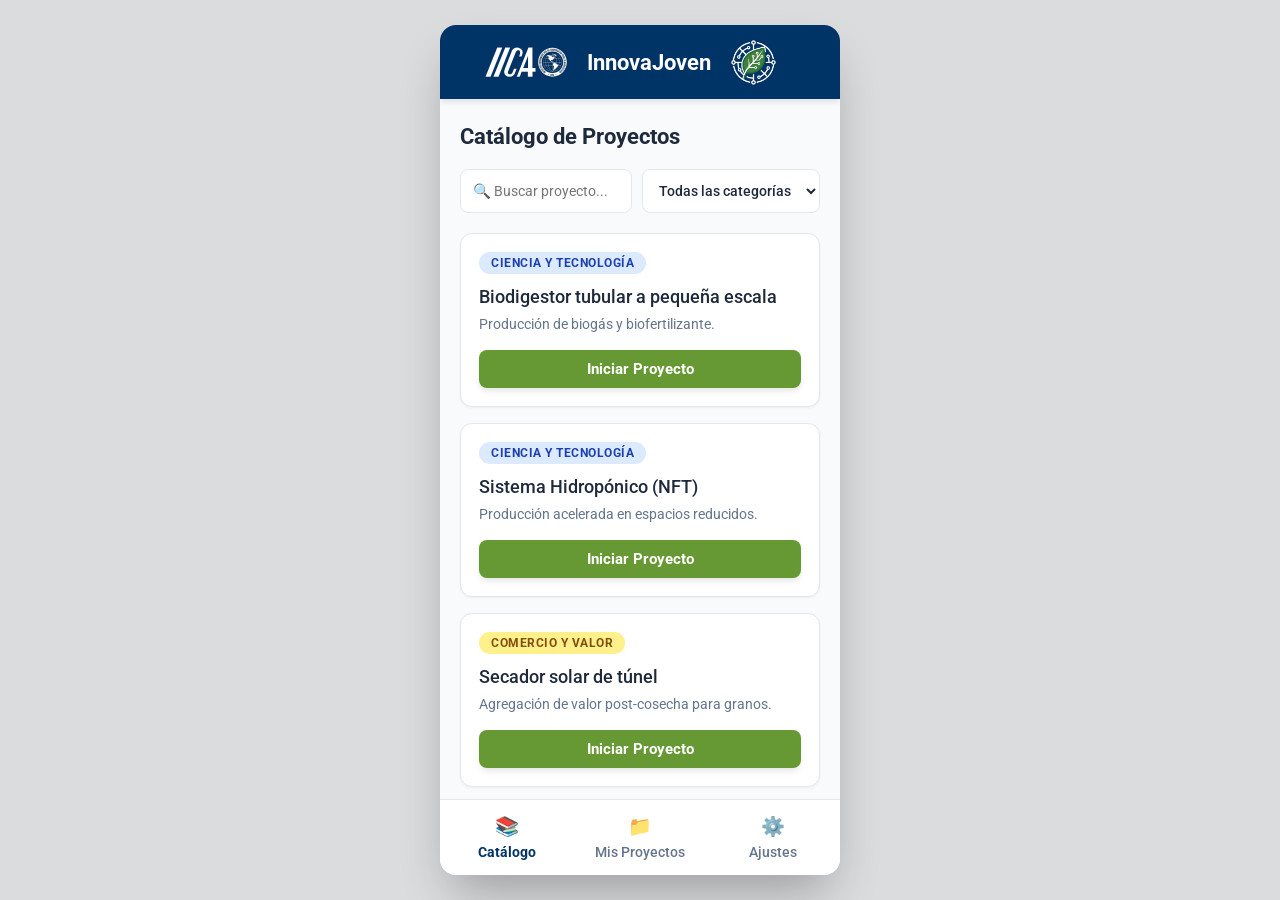
==== commit 2c5592e5: "Actualización y mejoras beta-app" ====
--- a/index.html
+++ b/index.html
@@ -16,54 +16,43 @@
 
 <div class="app-container">
     <header class="header">
-        <div class="header-content">
-            <img src="logo-iica.svg" alt="IICA" class="header-logo">
-            <span class="header-title" data-i18n="app_title">Portafolio de soluciones tecnológicas IICA</span>
-        </div>
-    </header>
-
-    <div id="view-dashboard" class="view active">
-        <h2 class="view-title" data-i18n="dash_title">Proyectos en Curso</h2>
-        
-        <div class="card" onclick="openCourse('biodigestor')">
-            <span class="category-pill cat-ciencia" data-i18n="cat_science">Ciencia y Tecnología</span>
-            <h3 class="card-title" data-i18n="bio_title">Biodigestor tubular a pequeña escala</h3>
-            <div class="progress-container" style="margin-top: 10px;">
-                <div style="display: flex; justify-content: space-between; font-size: 0.8rem; color: var(--text-muted);">
-                    <span data-i18n="progress_label">Progreso actual</span>
-                    <span id="dash-progress-text">0%</span>
-                </div>
-                <div class="progress-bar">
-                    <div class="progress-fill" id="dash-progress-fill"></div>
-                </div>
-            </div>
-            <p class="card-action" data-i18n="btn_continue">Continuar ➡️</p>
+    <div class="header-content">
+        <div class="header-item left">
+            <img src="logo-iica.svg" alt="IICA" class="header-logo-iica">
         </div>
 
-        <div class="empty-state">
-            <p data-i18n="dash_empty">¿Tienes espacio para más innovación?</p>
-            <button class="btn btn-primary" onclick="switchNav('view-catalog', 1)" style="width: auto; padding: 8px 16px; margin: 0 auto;" data-i18n="btn_explore">Explorar Catálogo</button>
+        <div class="header-item center">
+            <span class="header-title" data-i18n="app_title">InnovaJoven</span>
+        </div>
+
+        <div class="header-item right">
+            <img src="logo-app.png" alt="Logo InnovaJoven" class="header-logo-app">
         </div>
     </div>
+</header>
 
-    <div id="view-catalog" class="view">
-        <h2 class="view-title" data-i18n="catalog_title">Catálogo de Soluciones</h2>
-        <input type="text" class="search-input" id="search-input" data-i18n-placeholder="search_placeholder" placeholder="🔍 Buscar tecnología...">
+    <div id="view-catalog" class="view active">
+        <h2 class="view-title" data-i18n="catalog_title">Catálogo de soluciones</h2>
+        <div class="filter-bar">
+            <input type="text" class="search-input" id="search-input" data-i18n-placeholder="search_placeholder" placeholder="🔍 Buscar proyecto..." oninput="renderCatalog()">
+            
+            <select id="category-filter" class="category-select" onchange="renderCatalog()">
+                <option value="all" data-i18n="cat_all">Todas las categorías</option>
+                <option value="cat-ciencia" data-i18n="cat_science">Ciencia y Tecnología</option>
+                <option value="cat-comercio" data-i18n="cat_commerce">Comercio y Valor</option>
+            </select>
+        </div>
+        <div id="catalog-container"></div>
+    </div>
 
-        <div class="card" onclick="openCourse('biodigestor')">
-            <span class="category-pill cat-ciencia" data-i18n="cat_science">Ciencia y Tecnología</span>
-            <h3 class="card-title" data-i18n="bio_title">Biodigestor tubular a pequeña escala</h3>
-            <p class="card-subtitle" data-i18n="bio_desc">Producción de biogás y biofertilizante.</p>
-        </div>
-        <div class="card" onclick="openCourse('hidroponia')">
-            <span class="category-pill cat-ciencia" data-i18n="cat_science">Ciencia y Tecnología</span>
-            <h3 class="card-title" data-i18n="hidro_title">Sistema Hidropónico (NFT)</h3>
-            <p class="card-subtitle" data-i18n="hidro_desc">Producción acelerada en espacios reducidos.</p>
-        </div>
-        <div class="card" onclick="openCourse('secador')">
-            <span class="category-pill cat-comercio" data-i18n="cat_commerce">Comercio y Valor</span>
-            <h3 class="card-title" data-i18n="secador_title">Secador solar de túnel</h3>
-            <p class="card-subtitle" data-i18n="secador_desc">Agregación de valor post-cosecha para granos.</p>
+    <div id="view-projects" class="view">
+        <h2 class="view-title" data-i18n="dash_title">Proyectos en desarrollo</h2>
+        
+        <div id="enrolled-container"></div>
+
+        <div class="empty-state" id="empty-projects">
+            <p data-i18n="dash_empty">No tienes proyectos inscritos</p>
+            <button class="btn btn-primary" onclick="switchNav('view-catalog', 0)" style="width: auto; padding: 8px 16px; margin: 0 auto;" data-i18n="btn_explore">Explorar Catálogo</button>
         </div>
     </div>
 
@@ -89,7 +78,7 @@
 
     <div id="view-course" class="view">
         <div class="course-header">
-            <button onclick="switchNav('view-dashboard', 0)" class="btn-back" data-i18n="course_back">⬅ Volver al inicio</button>
+            <button onclick="switchNav('view-projects', 1)" class="btn-back" data-i18n="course_back">⬅ Volver a mis proyectos</button>
             <br>
             <span id="course-category" class="category-pill">Categoría</span>
             <h2 id="course-title" style="margin:8px 0 5px 0; color: var(--text-main); font-weight: 700;">Título</h2>
@@ -109,13 +98,20 @@
 
         <h3 style="color: var(--text-main); font-size: 1.1rem; margin-bottom: 15px; font-weight: 500;" data-i18n="course_route">Ruta de Implementación</h3>
         <ul class="module-list" id="dynamic-module-list"></ul>
+
+        <div class="danger-zone">
+        <button class="btn-ghost-danger" onclick="unenrollCourse()" data-i18n="btn_unenroll">
+            ❌ Abandonar Proyecto
+        </button>
+    </div>
     </div>
 
     <nav class="bottom-nav">
-        <button class="nav-btn active" onclick="switchNav('view-dashboard', 0)"><span style="font-size: 1.2rem;">🏠</span> <span data-i18n="nav_home">Inicio</span></button>
-        <button class="nav-btn" onclick="switchNav('view-catalog', 1)"><span style="font-size: 1.2rem;">📚</span> <span data-i18n="nav_catalog">Catálogo</span></button>
+        <button class="nav-btn active" onclick="switchNav('view-catalog', 0)"><span style="font-size: 1.2rem;">📚</span> <span data-i18n="nav_catalog">Catálogo</span></button>
+        <button class="nav-btn" onclick="switchNav('view-projects', 1)"><span style="font-size: 1.2rem;">📁</span> <span data-i18n="nav_projects">Mis Proyectos</span></button>
         <button class="nav-btn" onclick="switchNav('view-settings', 2)"><span style="font-size: 1.2rem;">⚙️</span> <span data-i18n="nav_settings">Ajustes</span></button>
     </nav>
+
 </div>
 
 <script src="translations.js"></script>
--- a/styles.css
+++ b/styles.css
@@ -107,21 +107,67 @@
 
 .header-content {
     display: flex;
+    justify-content: space-between;
     align-items: center;
-    justify-content: center; /* Centra el conjunto logo + texto */
-    gap: 12px;
-}
-
-.header-logo {
-    height: 32px; /* Altura controlada para el encabezado móvil */
+    width: 100%;
+    padding: 0 20px;
+    height: 50px;
+}
+
+.header-item {
+    flex: 1; 
+    display: flex;
+    align-items: center;
+}
+
+.header-item.left {
+    justify-content: flex-start;
+}
+
+.header-item.center {
+    justify-content: center;
+}
+
+.header-item.right {
+    justify-content: flex-start;
+}
+
+.header-logo-iica {
+    height: 30px;
     width: auto;
-    /* La zona de protección se garantiza con el gap y el padding del header  */
+    /* Separación extra interna si fuera necesaria */
+    padding-left: 5px;
+}
+
+.header-logo-app {
+    height: 45px; /* Tu nuevo logo puede ser un poco más grande */
+    width: auto;
+    margin-left: 0px;
 }
 
 .header-title {
-    font-size: 1.2rem;
-    font-weight: 700;
-    letter-spacing: 0.5px;
+    font-size: 1.4rem;
+    font-weight: 700;
+    text-align: center;
+    
+    /* NUEVO: Garantiza un espacio mínimo de 20 píxeles a la izquierda y derecha */
+    padding: 0 20px; 
+    
+    /* NUEVO: Evita que el título se parta en dos líneas en pantallas pequeñas */
+    white-space: nowrap;
+}
+
+/* Ajuste responsivo para celulares pequeños */
+@media (max-width: 480px) {
+    .header-content {
+        padding: 0 10px; /* Reducimos el borde exterior para dar más espacio adentro */
+    }
+    .header-title {
+        font-size: 1.1rem; /* Hacemos la letra un poco más pequeña */
+        padding: 0 10px; /* Reducimos la separación para que quepa todo */
+    }
+    .header-logo-iica { height: 28px; }
+    .header-logo-app { height: 35px; }
 }
 
 .view { 
@@ -179,7 +225,7 @@
     margin-bottom: 20px; 
     background: var(--card-bg); 
     color: var(--text-main);
-    font-size: 1rem;
+    font-size: 0.9rem;
 }
 
 /* Categorías (Píldoras) con paleta secundaria suave */
@@ -233,7 +279,50 @@
     margin-top: 15px;
 }
 .btn-primary { background-color: var(--primary); color: white; }
-.btn-pdf { background-color: #F8FAFC; color: var(--primary); border: 2px solid var(--primary); }
+.btn-pdf {
+    background-color: var(--primary); /* Azul Institucional IICA */
+    color: #FFFFFF !important; /* Letras blancas obligatorias */
+    border: none;
+    padding: 12px 16px;
+    border-radius: 8px;
+    font-size: 0.95rem;
+    font-weight: 700;
+    cursor: pointer;
+    display: flex;
+    justify-content: center;
+    align-items: center;
+    gap: 8px;
+    width: 100%;
+    margin: 15px 0;
+    text-decoration: none; /* Elimina el subrayado por ser una etiqueta <a> */
+    
+    /* Sombra base y transición idéntica al botón verde */
+    box-shadow: 0 4px 6px -1px rgba(0, 0, 0, 0.1);
+    transition: transform 0.2s ease, box-shadow 0.2s ease;
+}
+
+/* Efecto al pasar el puntero (Hover) */
+.btn-pdf:hover {
+    background-color: var(--primary);
+    transform: translateY(-2px);
+    box-shadow: 0 10px 15px -3px rgba(0, 0, 0, 0.2);
+}
+
+/* Efecto al presionar (Active) */
+.btn-pdf:active {
+    transform: translateY(0) scale(0.98);
+    box-shadow: 0 2px 4px rgba(0, 0, 0, 0.1);
+}
+
+/* Ajustes de contraste para el Modo Oscuro */
+body.dark-mode .btn-pdf {
+    background-color: #3B82F6; /* Un azul un poco más brillante para fondos oscuros */
+    box-shadow: 0 4px 12px rgba(0, 0, 0, 0.5);
+}
+
+body.dark-mode .btn-pdf:hover {
+    box-shadow: 0 10px 20px rgba(0, 0, 0, 0.6);
+}
 
 .progress-container { margin-top: 24px; }
 .progress-bar { 
@@ -310,4 +399,179 @@
 }
 .lang-select:focus {
     border-color: var(--primary);
+}
+
+/* Estilos para matriculación */
+
+.enrolled-badge {
+    background-color: var(--success);
+    color: white;
+    font-size: 0.7rem;
+    padding: 3px 8px;
+    border-radius: 4px;
+    font-weight: 700;
+    text-transform: uppercase;
+    margin-left: 10px;
+    box-shadow: 0 2px 4px rgba(102, 153, 51, 0.3);
+}
+
+.btn-enroll {
+    background-color: var(--success); /* Verde IICA */
+    color: #FFFFFF !important; /* Letras blancas obligatorias siempre */
+    border: none;
+    padding: 10px 14px;
+    border-radius: 8px;
+    font-size: 0.95rem;
+    font-weight: 700;
+    cursor: pointer;
+    margin-top: 15px;
+    width: 100%;
+    display: flex;
+    justify-content: center;
+    align-items: center;
+    gap: 8px;
+    box-shadow: 0 4px 6px -1px rgba(0, 0, 0, 0.1); /* Sombra base clara */
+    
+    /* Esta es la línea clave que garantiza que la animación fluya siempre */
+    transition: transform 0.2s ease, box-shadow 0.2s ease;
+}
+
+.btn-enroll:active {
+    transform: translateY(0) scale(0.98);
+    box-shadow: 0 2px 4px rgba(0, 0, 0, 0.1);
+}
+
+/* Ajuste para que en modo oscuro el botón siga resaltando */
+body.dark-mode .btn-enroll {
+    background-color: var(--success);
+    color: #FFFFFF;
+    box-shadow: 0 4px 12px rgba(0, 0, 0, 0.3);
+}
+
+.btn-enroll:hover {
+    background-color: var(--success);
+    
+    /* EFECTO DE ELEVACIÓN PARA MODO CLARO Y OSCURO */
+    transform: translateY(-2px); 
+    
+    box-shadow: 0 10px 15px -3px rgba(0, 0, 0, 0.2);
+}
+
+/* Ajuste del botón enroll para el modo oscuro */
+body.dark-mode .btn-enroll {
+    background-color: var(--success); /* Se mantiene el verde institucional */
+    color: #FFFFFF !important; /* Blanco puro obligatorio para legibilidad */
+    
+    /* Aumentamos ligeramente la sombra para separar el botón del fondo oscuro */
+    box-shadow: 0 4px 12px rgba(0, 0, 0, 0.5);
+    border: none;
+}
+
+body.dark-mode .btn-back {
+    color: #FFFFFF !important; /* Texto de "Volver" en blanco */
+    opacity: 0.9;
+}
+
+body.dark-mode .btn-back:hover {
+    opacity: 1;
+    text-decoration: underline;
+}
+
+/* Cambiamos el color azul de la etiqueta de progreso y el porcentaje */
+body.dark-mode .progress-container span {
+    color: #FFFFFF !important; /* "Tu avance..." y "X%" en blanco */
+    text-shadow: 0px 1px 2px rgba(0,0,0,0.5); /* Sombra suave para resaltar */
+}
+
+/* Opcional: Si el título del proyecto también se ve oscuro */
+body.dark-mode #course-title {
+    color: #FFFFFF;
+}
+
+body.dark-mode .btn-enroll:hover {
+    background-color: var(--success);
+    color: #FFFFFF !important;
+    transform: translateY(-2px);
+    box-shadow: 0 10px 20px rgba(0, 0, 0, 0.6);
+}
+
+/* Estilos para abandonar proyecto */
+
+.danger-zone {
+    margin-top: 30px; 
+    text-align: center; 
+    padding-top: 20px; 
+    border-top: 1px dashed var(--border);
+}
+
+.btn-ghost-danger {
+    background: transparent;
+    color: var(--danger); /* Usa el rojo IICA #CC0033 */
+    border: 1px solid transparent;
+    padding: 10px 16px;
+    font-size: 0.9rem;
+    font-weight: 700;
+    cursor: pointer;
+    border-radius: 8px;
+    transition: all 0.3s ease;
+}
+
+.btn-ghost-danger:hover {
+    background-color: rgba(204, 0, 51, 0.08);
+    border-color: var(--danger);
+}
+
+/* Ajuste de accesibilidad para modo oscuro */
+body.dark-mode .btn-ghost-danger {
+    color: #EF4444; /* Un rojo más brillante para fondos oscuros */
+}
+body.dark-mode .btn-ghost-danger:hover {
+    background-color: rgba(239, 68, 68, 0.1);
+    border-color: #EF4444;
+}
+
+/* Estilos para la barra de filtros del catálogo */
+
+.filter-bar {
+    display: flex;
+    gap: 10px;
+    margin-bottom: 20px;
+}
+
+/* Ajustamos el buscador para que comparta el espacio */
+.filter-bar .search-input {
+    margin-bottom: 0; 
+    flex: 60%; /* Toma el 60% del ancho */
+}
+
+/* Estilos para la nueva lista desplegable */
+.category-select {
+    flex: 40%; /* Toma el 40% del ancho */
+    padding: 12px;
+    border-radius: 8px;
+    border: 1px solid var(--border);
+    background-color: var(--card-bg);
+    color: var(--text-main);
+    font-size: 0.85rem;
+    font-weight: 500;
+    outline: none;
+    cursor: pointer;
+    /* Evita que el texto largo deforme el diseño */
+    text-overflow: ellipsis;
+    white-space: nowrap;
+    overflow: hidden;
+}
+
+.category-select:focus {
+    border-color: var(--primary);
+}
+
+/* Ajuste para el modo oscuro */
+body.dark-mode .category-select {
+    background-color: var(--card-bg);
+    border-color: var(--border);
+    color: var(--text-main);
+}
+body.dark-mode .category-select:focus {
+    border-color: var(--accent-ui);
 }
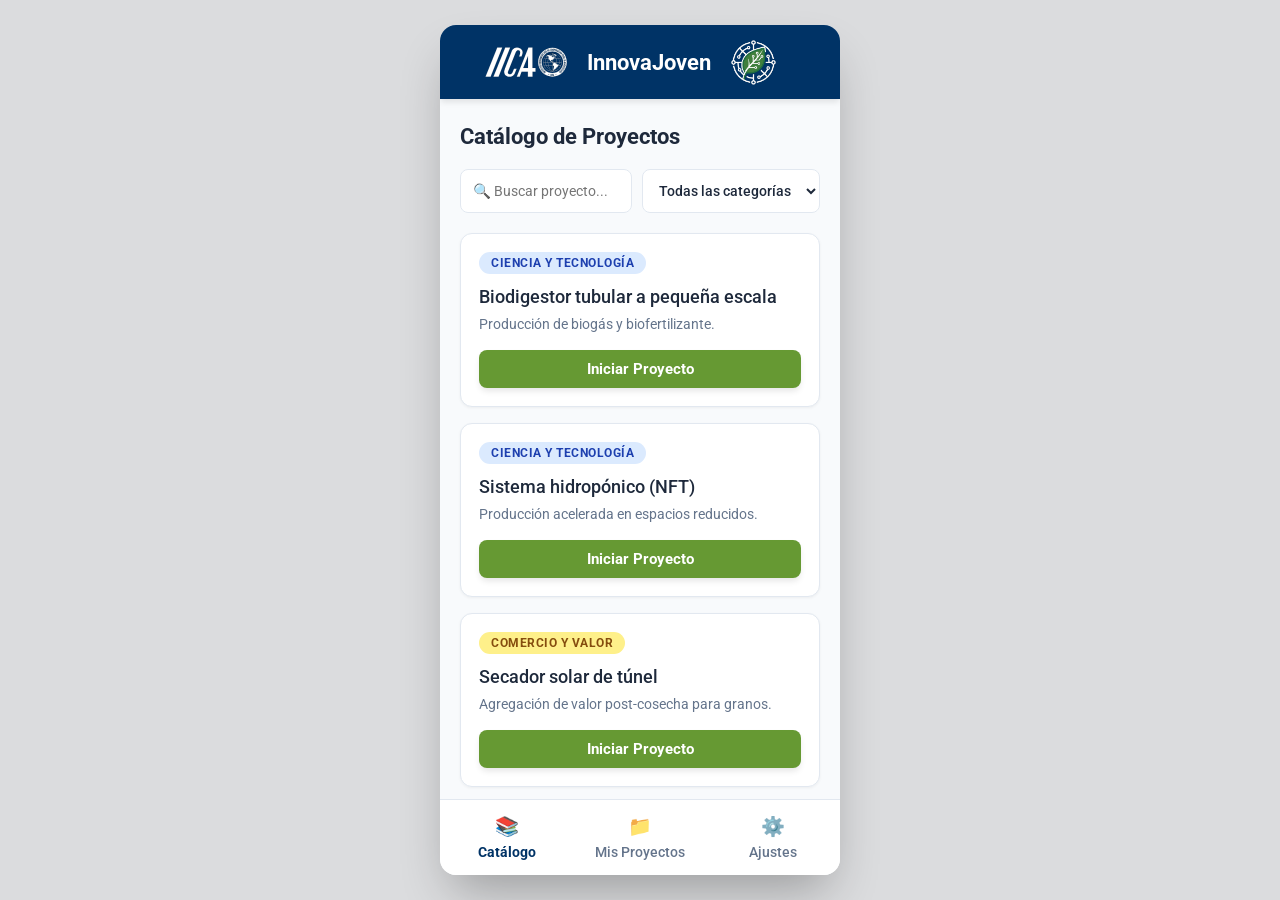
==== commit e5f9f066: "Mejoras presentacion dg" ====
--- a/index.html
+++ b/index.html
@@ -114,6 +114,20 @@
 
 </div>
 
+<div id="custom-modal" class="modal-overlay">
+    <div class="modal-content">
+        <div class="modal-header">
+            <span id="modal-icon">ℹ️</span>
+            <h3 id="modal-title">Título</h3>
+        </div>
+        <div class="modal-body">
+            <p id="modal-message">Mensaje del modal</p>
+        </div>
+        <div class="modal-footer" id="modal-footer">
+            </div>
+    </div>
+</div>
+
 <script src="translations.js"></script>
 <script src="app.js"></script>
 
--- a/styles.css
+++ b/styles.css
@@ -574,4 +574,112 @@
 }
 body.dark-mode .category-select:focus {
     border-color: var(--accent-ui);
+}
+
+/* --- ESTILOS DEL MODAL --- */
+.modal-overlay {
+    position: fixed;
+    top: 0;
+    left: 0;
+    width: 100%;
+    height: 100%;
+    background: rgba(0, 0, 0, 0.6); /* Fondo oscuro semitransparente */
+    display: flex;
+    justify-content: center;
+    align-items: center;
+    z-index: 9999; /* Para que quede por encima de todo */
+    
+    /* Oculto por defecto con animación */
+    opacity: 0;
+    pointer-events: none;
+    transition: opacity 0.3s ease;
+}
+
+.modal-overlay.active {
+    opacity: 1;
+    pointer-events: auto;
+}
+
+.modal-content {
+    background: var(--card-bg); /* Hereda el color de tu tarjeta (claro u oscuro) */
+    color: var(--text-main);
+    width: 90%;
+    max-width: 400px;
+    border-radius: 12px;
+    padding: 24px;
+    box-shadow: 0 10px 25px rgba(0,0,0,0.2);
+    
+    /* Animación de deslizamiento hacia arriba */
+    transform: translateY(20px);
+    transition: transform 0.3s ease;
+}
+
+.modal-overlay.active .modal-content {
+    transform: translateY(0);
+}
+
+.modal-header {
+    display: flex;
+    align-items: center;
+    gap: 12px;
+    margin-bottom: 15px;
+}
+
+.modal-header h3 {
+    margin: 0;
+    font-size: 1.3rem;
+    color: var(--text-main);
+}
+
+#modal-icon {
+    font-size: 1.5rem;
+}
+
+.modal-body p {
+    margin: 0 0 20px 0;
+    font-size: 1rem;
+    line-height: 1.5;
+    white-space: pre-wrap; /* Respeta los saltos de línea de tu texto de éxito */
+}
+
+.modal-footer {
+    display: flex;
+    justify-content: flex-end;
+    gap: 12px;
+}
+
+/* Botones del Modal */
+.btn-modal {
+    padding: 10px 18px;
+    border-radius: 8px;
+    font-size: 0.95rem;
+    font-weight: 600;
+    cursor: pointer;
+    border: none;
+    transition: transform 0.1s, opacity 0.2s;
+}
+
+.btn-modal:active {
+    transform: scale(0.95);
+}
+
+.btn-modal.cancel {
+    background: transparent;
+    border: 1px solid var(--border);
+    color: var(--text-main);
+}
+
+.btn-modal.success {
+    background: var(--success); /* Tu verde institucional */
+    color: white;
+}
+
+.btn-modal.danger {
+    background: #EF4444; /* Rojo para advertencias (abandonar) */
+    color: white;
+}
+
+.btn-modal.primary {
+    background: var(--primary); /* Tu azul institucional */
+    color: white;
 }
